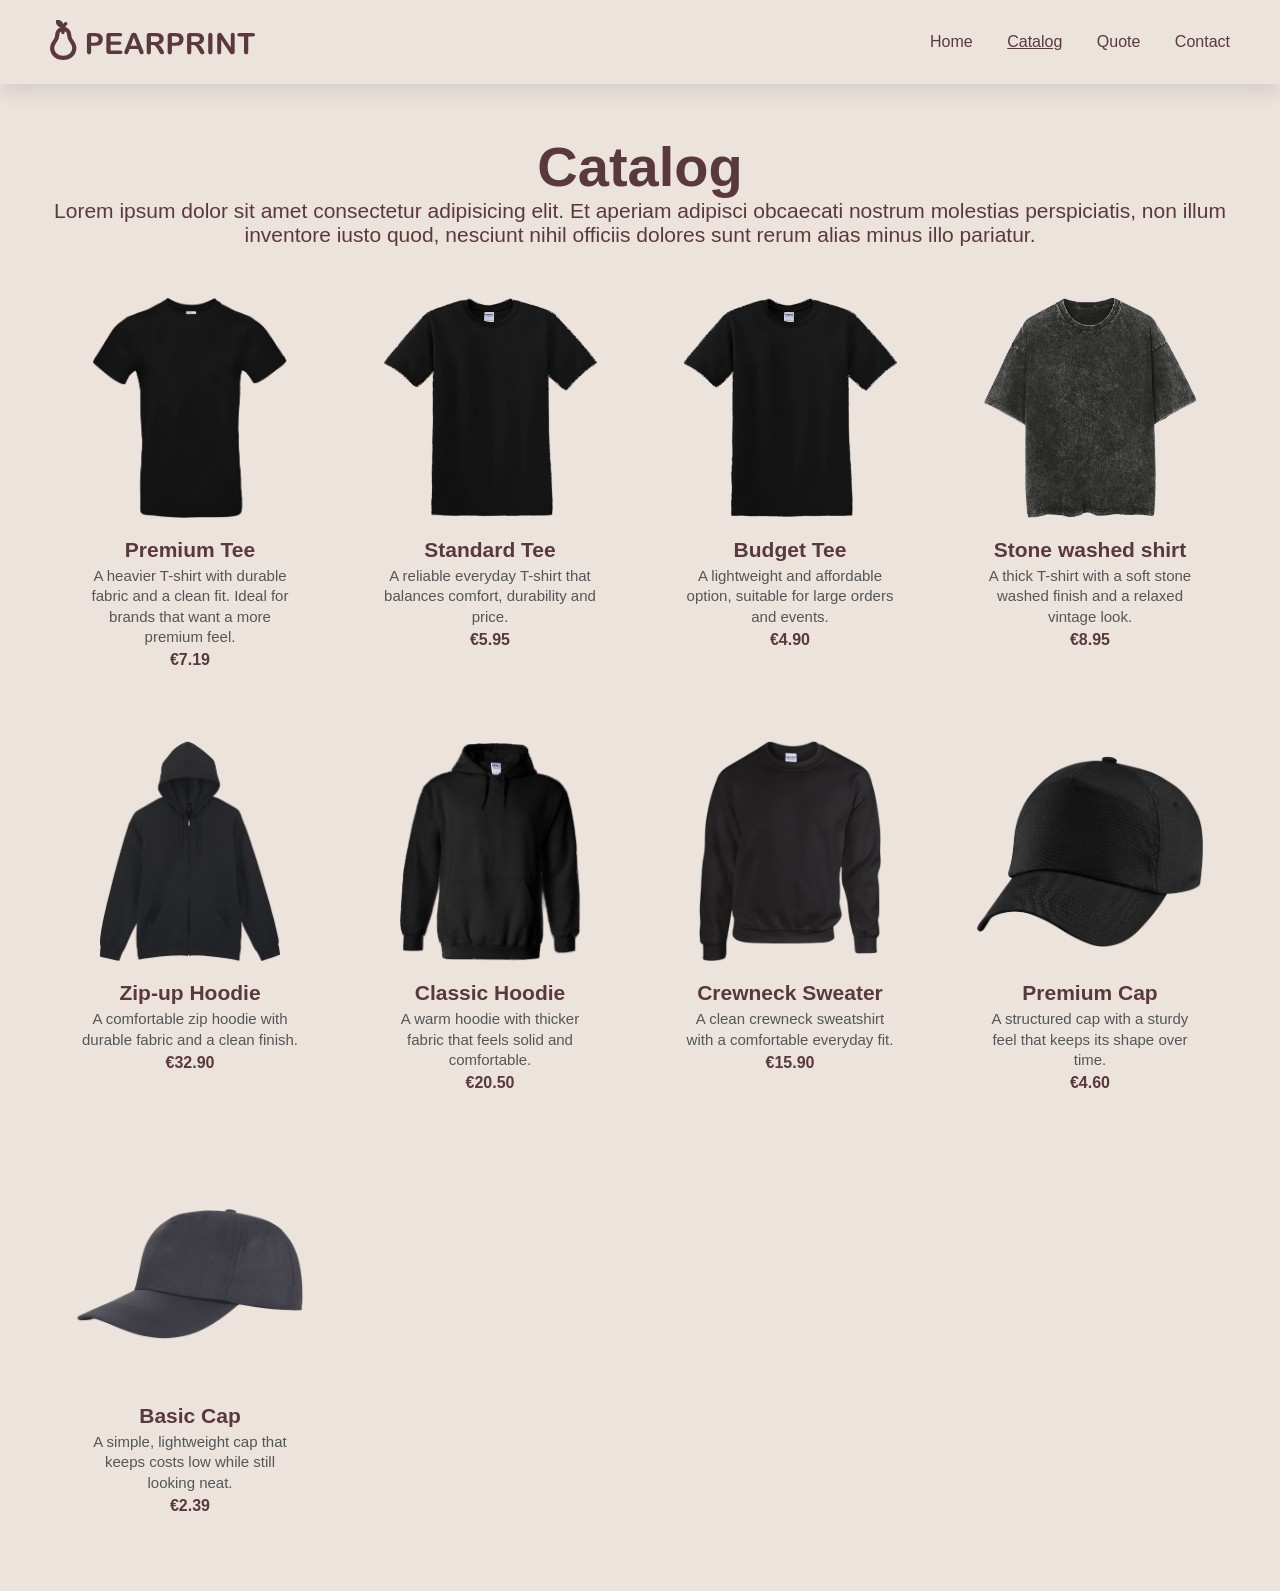
==== catalog.html @ 1f053943 "v3 subtle changes to datajs, added stone washed tshirt." ====
<!DOCTYPE html>
    <html lang="en">
        <head>
            <meta charset="UTF-8">
            <meta name="viewport" content="width=device-width, initial-scale=1.0">
            <title>PearPrint | Catalog</title>
            
            <link rel="stylesheet" href="src/style.css">
        </head>
        
        <style>
            .hero {
                padding: 50px 0;
            }

            .hero .content .heroText {
                text-align: center;
            }

            .itemGrid {
                margin-top: 25px;
                display: grid;
                grid-template-columns: repeat(auto-fill, minmax(260px, 1fr));
                gap: 20px;
                align-items: stretch;
            }

            /* Card */
            .item {
                /* background: #f2ece9; */
                /* background: #e0d3cb; */
                border-radius: 12px;
                padding: 26px;
                cursor: pointer;
                /* box-shadow: 0px 0px 20px rgba(90, 57, 62, 0.1); */
            
                display: flex;
                flex-direction: column;
                align-items: center;
            
                text-align: center;
            }

            /* Image */
            .item img {
                max-width: 225.6px;
                height: 220px;
                object-fit: contain;
                margin-bottom: 20px;
                flex-shrink: 0;
            }

            /* Text */
            .item .text {
                display: flex;
                flex-direction: column;
                gap: 4px;
                padding: 0 6px;
            
                flex-grow: 1;
            }

            /* Title */
            .item h3 {
                font-size: clamp(17px, 2.2vw, 21px);
                line-height: 1.15;
                margin: 0;
                word-break: break-word;
            }

            /* Subtext */
            .item p {
                font-size: clamp(13px, 1.8vw, 15px);
                line-height: 1.35;
                margin: 0;
                color: #555;
                word-break: break-word;
            }
        </style>

        <body>
            <header>
                <div class="content">
                <a href="index.html"><img src="src/img/logo.svg"></a>
                <nav>
                    <a href="index.html">Home</a>
                    <a href="catalog.html" class="active">Catalog</a>
                    <a href="quote.html">Quote</a>
                    <a href="contact.html">Contact</a>
                </nav>
                </div>
            </header>

            <div class="hero">
                <div class="content">
                <div class="heroText">
                    <h1>Catalog</h1>
                    <p>Lorem ipsum dolor sit amet consectetur adipisicing elit. Et aperiam adipisci obcaecati nostrum molestias perspiciatis, non illum inventore iusto quod, nesciunt nihil officiis dolores sunt rerum alias minus illo pariatur.</p>
                </div>
                <div class="itemGrid"></div></div>
            </div>

            <script src="./src/data.js"></script>
            <script src="catalog.js"></script>
    </body>
</html>
---- src/style.css ----
:root {
	--D: #5a393e;
	--L: #ece3dd;
}

* {
    margin: 0;
    padding: 0;
    font-family: 'Arial', sans-serif;
}

body {
    background-color: var(--L);
    color: var(--D);
}

.content {
    max-width: 1200px;
    padding-left: 50px;
    padding-right: 50px;
    margin: auto;
}

/* header */
    header {
        background-color: var(--L);
        box-shadow: 0 8px 20px rgba(0,0,0,0.1);
        padding: 20px 0;
    }
    header .content {
        display: flex;
        justify-content: space-between;
        align-items: center;
    }
    header img {
        height: 40px;
    }
    nav a {
        text-decoration: none;
        color: var(--D);
        margin-left: 30px;
    }
    nav a.active {
        text-decoration: underline;
    }

/* text types */
    h1 {
        font-size: 56px;
    }
    h2 {
        font-size: 45px;
    }
    h3 {
        font-size: 33px;
    }
    p {
        font-size: 21px;
    }
    button {
        background-color: var(--D);
        color: #fff;
        border: none;
        padding: 12px 25px;
        font-size: 18px;
        cursor: pointer;
        border-radius: 5px;
    }

@media (max-width: 1085px) {
}
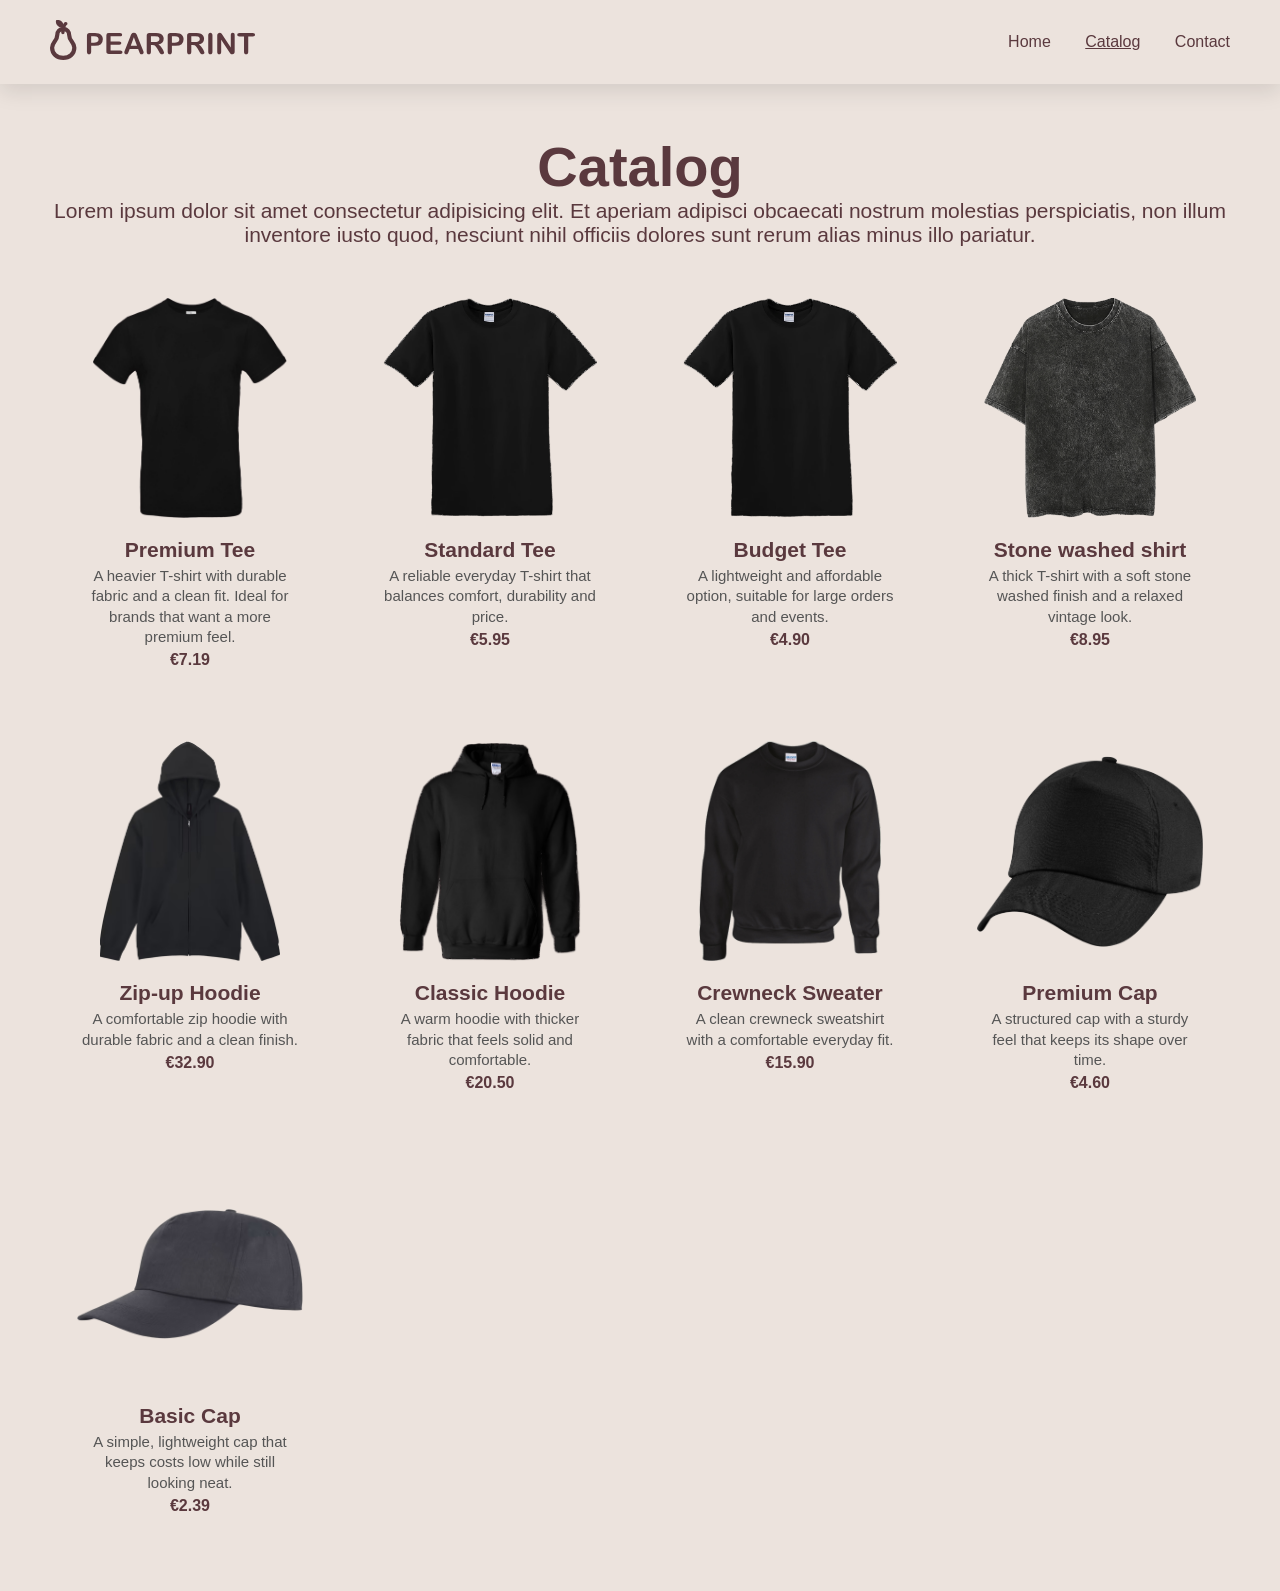
==== commit 264798ee: "v4.1 very small ui changes" ====
--- a/catalog.html
+++ b/catalog.html
@@ -9,6 +9,9 @@
         </head>
         
         <style>
+            html {
+                overflow-y: scroll;
+            }
             .hero {
                 padding: 50px 0;
             }
@@ -85,7 +88,6 @@
                 <nav>
                     <a href="index.html">Home</a>
                     <a href="catalog.html" class="active">Catalog</a>
-                    <a href="quote.html">Quote</a>
                     <a href="contact.html">Contact</a>
                 </nav>
                 </div>
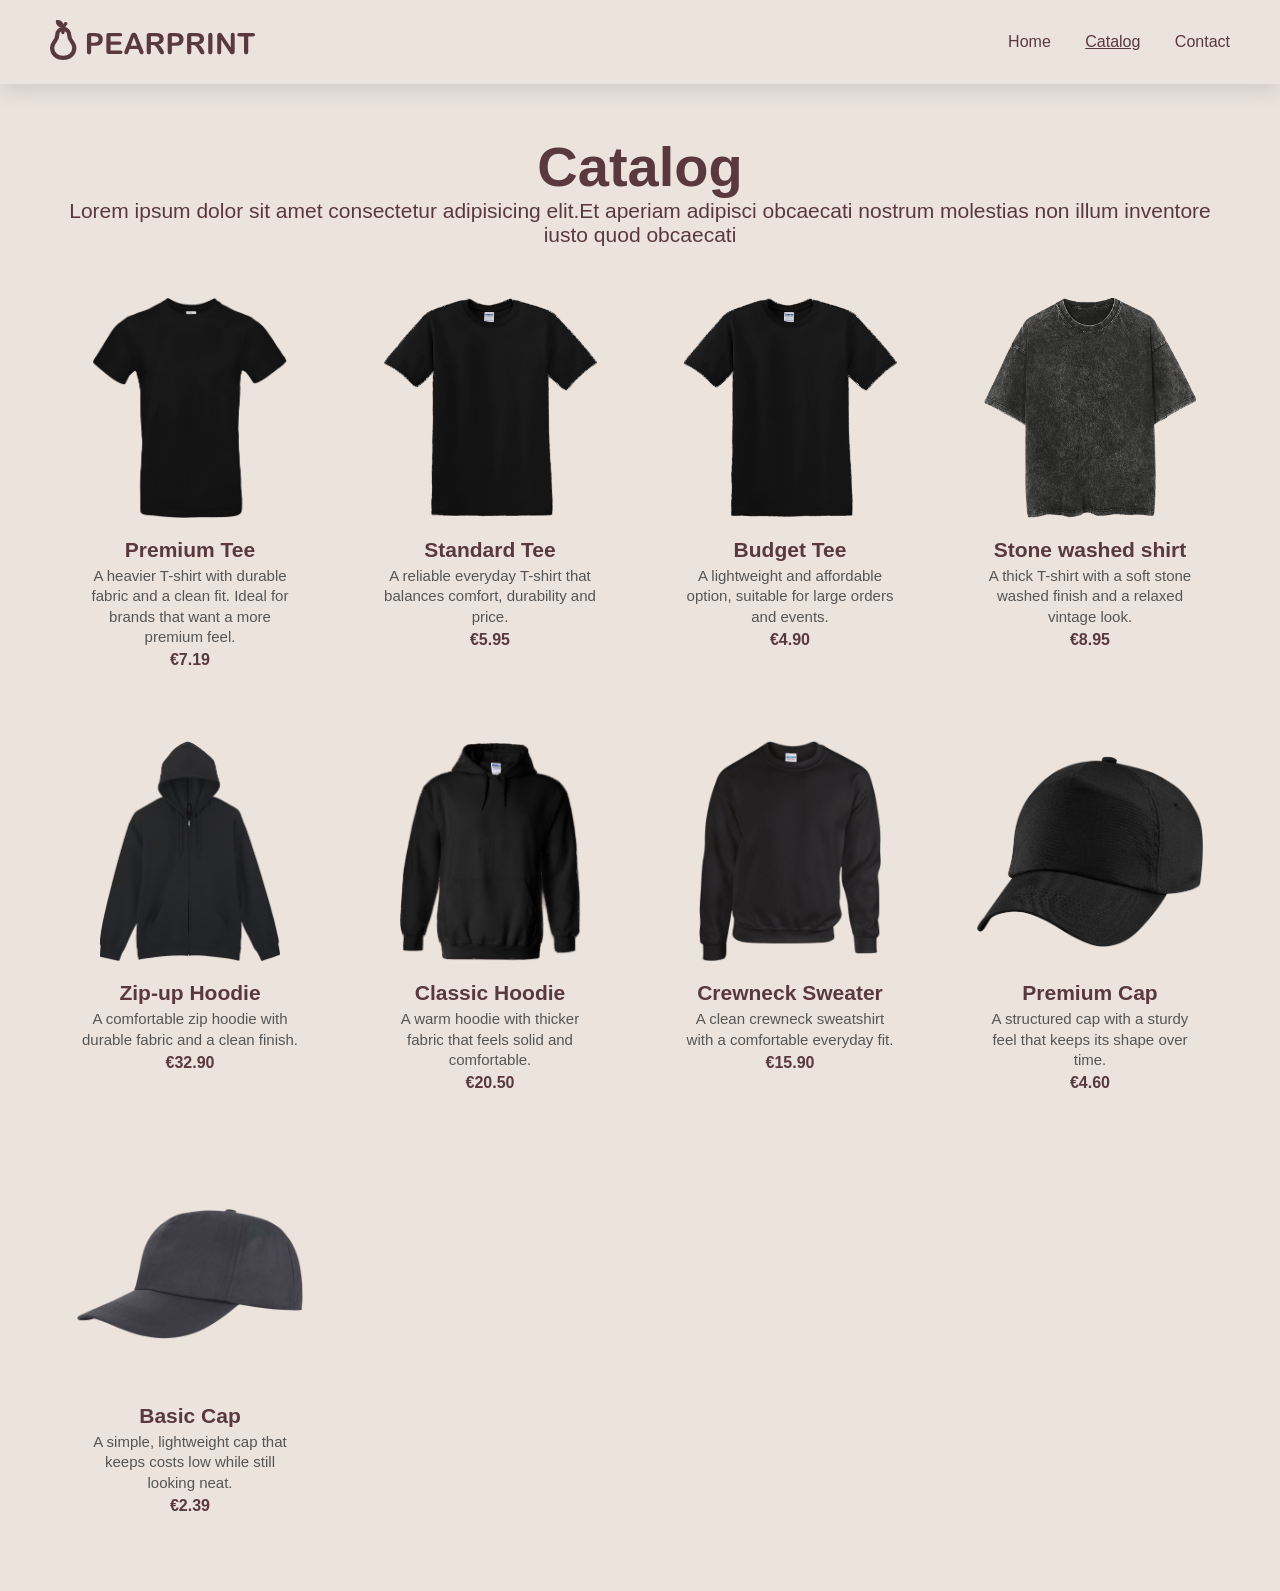
==== commit 3c2a3daf: "v7 ui changes. first mvp demo" ====
--- a/catalog.html
+++ b/catalog.html
@@ -1,108 +1,127 @@
 <!DOCTYPE html>
-    <html lang="en">
-        <head>
-            <meta charset="UTF-8">
-            <meta name="viewport" content="width=device-width, initial-scale=1.0">
-            <title>PearPrint | Catalog</title>
-            
-            <link rel="stylesheet" href="src/style.css">
-        </head>
-        
-        <style>
-            html {
-                overflow-y: scroll;
-            }
-            .hero {
-                padding: 50px 0;
-            }
+<html lang="en">
 
-            .hero .content .heroText {
-                text-align: center;
-            }
+<head>
+    <meta charset="UTF-8">
+    <meta name="viewport" content="width=device-width, initial-scale=1.0">
+    <title>PearPrint | Catalog</title>
 
-            .itemGrid {
-                margin-top: 25px;
-                display: grid;
-                grid-template-columns: repeat(auto-fill, minmax(260px, 1fr));
-                gap: 20px;
-                align-items: stretch;
-            }
+    <link rel="stylesheet" href="src/style.css">
+</head>
 
-            /* Card */
-            .item {
-                /* background: #f2ece9; */
-                /* background: #e0d3cb; */
-                border-radius: 12px;
-                padding: 26px;
-                cursor: pointer;
-                /* box-shadow: 0px 0px 20px rgba(90, 57, 62, 0.1); */
-            
-                display: flex;
-                flex-direction: column;
-                align-items: center;
-            
-                text-align: center;
-            }
+<style>
+    html {
+        overflow-y: scroll;
+    }
 
-            /* Image */
-            .item img {
-                max-width: 225.6px;
-                height: 220px;
-                object-fit: contain;
-                margin-bottom: 20px;
-                flex-shrink: 0;
-            }
+    .hero {
+        padding: 50px 0;
+    }
 
-            /* Text */
-            .item .text {
-                display: flex;
-                flex-direction: column;
-                gap: 4px;
-                padding: 0 6px;
-            
-                flex-grow: 1;
-            }
+    .hero .content .heroText {
+        text-align: center;
+    }
 
-            /* Title */
-            .item h3 {
-                font-size: clamp(17px, 2.2vw, 21px);
-                line-height: 1.15;
-                margin: 0;
-                word-break: break-word;
-            }
+    .itemGrid {
+        margin-top: 25px;
+        display: grid;
+        grid-template-columns: repeat(auto-fill, minmax(260px, 1fr));
+        gap: 20px;
+        align-items: stretch;
+    }
 
-            /* Subtext */
-            .item p {
-                font-size: clamp(13px, 1.8vw, 15px);
-                line-height: 1.35;
-                margin: 0;
-                color: #555;
-                word-break: break-word;
-            }
-        </style>
+    /* Card */
+    .item {
+        border-radius: 12px;
+        padding: 26px;
+        cursor: pointer;
 
-        <body>
-            <header>
-                <div class="content">
-                <a href="index.html"><img src="src/img/logo.svg"></a>
-                <nav>
-                    <a href="index.html">Home</a>
-                    <a href="catalog.html" class="active">Catalog</a>
-                    <a href="contact.html">Contact</a>
-                </nav>
-                </div>
-            </header>
+        display: flex;
+        flex-direction: column;
+        align-items: center;
 
-            <div class="hero">
-                <div class="content">
-                <div class="heroText">
-                    <h1>Catalog</h1>
-                    <p>Lorem ipsum dolor sit amet consectetur adipisicing elit. Et aperiam adipisci obcaecati nostrum molestias perspiciatis, non illum inventore iusto quod, nesciunt nihil officiis dolores sunt rerum alias minus illo pariatur.</p>
-                </div>
-                <div class="itemGrid"></div></div>
+        text-align: center;
+    }
+
+    /* Image */
+    .item img {
+        max-width: 225.6px;
+        height: 220px;
+        object-fit: contain;
+        margin-bottom: 20px;
+        flex-shrink: 0;
+    }
+
+    /* Text */
+    .item .text {
+        display: flex;
+        flex-direction: column;
+        gap: 4px;
+        padding: 0 6px;
+
+        flex-grow: 1;
+    }
+
+    /* Title */
+    .item h3 {
+        font-size: clamp(17px, 2.2vw, 21px);
+        line-height: 1.15;
+        margin: 0;
+        word-break: break-word;
+    }
+
+    /* Subtext */
+    .item p {
+        font-size: clamp(13px, 1.8vw, 15px);
+        line-height: 1.35;
+        margin: 0;
+        color: #555;
+        word-break: break-word;
+    }
+</style>
+
+<body>
+
+    <header>
+        <div class="content">
+
+            <a href="index.html">
+                <img src="src/img/logo.svg">
+            </a>
+
+            <nav id="navMenu">
+                <a href="index.html">Home</a>
+                <a href="catalog.html" class="active">Catalog</a>
+                <a href="contact.html">Contact</a>
+            </nav>
+
+            <div class="hamburger" id="hamburger" onclick="toggleMenu()">
+                <span></span>
+                <span></span>
+                <span></span>
             </div>
 
-            <script src="./src/data.js"></script>
-            <script src="catalog.js"></script>
-    </body>
+        </div>
+    </header>
+
+    <div class="hero">
+        <div class="content">
+
+            <div class="heroText">
+                <h1>Catalog</h1>
+                <p>
+                    Lorem ipsum dolor sit amet consectetur adipisicing elit.Et aperiam adipisci obcaecati nostrum molestias non illum inventore iusto quod obcaecati
+                </p>
+            </div>
+
+            <div class="itemGrid"></div>
+
+        </div>
+    </div>
+
+    <script src="./src/data.js"></script>
+    <script src="catalog.js"></script>
+    <script src="navbar.js"></script>
+
+</body>
 </html>
--- a/src/style.css
+++ b/src/style.css
@@ -1,6 +1,6 @@
 :root {
-	--D: #5a393e;
-	--L: #ece3dd;
+    --D: #5a393e;
+    --L: #ece3dd;
 }
 
 * {
@@ -21,51 +21,145 @@
     margin: auto;
 }
 
-/* header */
-    header {
-        background-color: var(--L);
-        box-shadow: 0 8px 20px rgba(0,0,0,0.1);
-        padding: 20px 0;
-    }
-    header .content {
+/* Header */
+
+header {
+    background-color: var(--L);
+    box-shadow: 0 8px 20px rgba(0, 0, 0, 0.1);
+    padding: 20px 0;
+}
+
+header .content {
+    display: flex;
+    justify-content: space-between;
+    align-items: center;
+}
+
+header img {
+    height: 40px;
+}
+
+nav a {
+    text-decoration: none;
+    color: var(--D);
+    margin-left: 30px;
+}
+
+nav a.active {
+    text-decoration: underline;
+}
+
+/* Typography */
+
+h1 {
+    font-size: 56px;
+}
+
+h2 {
+    font-size: 45px;
+}
+
+h3 {
+    font-size: 33px;
+}
+
+p {
+    font-size: 21px;
+}
+
+button {
+    background-color: var(--D);
+    color: #fff;
+    border: none;
+    padding: 12px 25px;
+    font-size: 18px;
+    cursor: pointer;
+    border-radius: 5px;
+}
+
+/* Hamburger */
+
+.hamburger {
+    display: none;
+    flex-direction: column;
+    justify-content: center;
+    cursor: pointer;
+    z-index: 1001;
+}
+
+.hamburger span {
+    width: 28px;
+    height: 4px;
+    background: var(--D);
+    margin: 3px 0;
+    transition: 0.3s;
+}
+
+/* Hamburger → X animatie */
+
+.hamburger.open span:nth-child(1) {
+    transform: rotate(45deg) translate(7px, 7px);
+    background: var(--L);
+}
+
+.hamburger.open span:nth-child(2) {
+    opacity: 0;
+}
+
+.hamburger.open span:nth-child(3) {
+    transform: rotate(-45deg) translate(7px, -7px);
+    background: var(--L);
+}
+
+/* Mobile */
+
+@media (max-width: 630px) {
+
+    .hamburger {
         display: flex;
-        justify-content: space-between;
-        align-items: center;
-    }
-    header img {
-        height: 40px;
-    }
-    nav a {
-        text-decoration: none;
-        color: var(--D);
-        margin-left: 30px;
-    }
-    nav a.active {
-        text-decoration: underline;
     }
 
-/* text types */
-    h1 {
-        font-size: 56px;
-    }
-    h2 {
-        font-size: 45px;
-    }
-    h3 {
-        font-size: 33px;
-    }
-    p {
-        font-size: 21px;
-    }
-    button {
-        background-color: var(--D);
-        color: #fff;
-        border: none;
-        padding: 12px 25px;
-        font-size: 18px;
-        cursor: pointer;
-        border-radius: 5px;
+    nav {
+        position: fixed;
+        top: 0;
+        right: -100%;
+        width: 100%;
+        height: 100vh;
+        background: var(--D);
+        display: flex;
+        flex-direction: column;
+        justify-content: center;
+        align-items: center;
+        transition: right 0.4s ease;
+        z-index: 1000;
     }
 
-@media (max-width: 1085px) {
+    nav.open {
+        right: 0;
+    }
+
+    nav a {
+        font-size: 32px;
+        margin: 20px 0;
+        color: var(--L);
+    }
+
+}
+
+@media (max-width: 444px) {
+
+    header img {
+        height: 32px;
+    }
+
+    .hamburger {
+        scale: 0.8;
+    }
+
+    nav a {
+        font-size: 26px;
+        margin: 18px 0;
+        color: var(--L);
+    }
+
 }
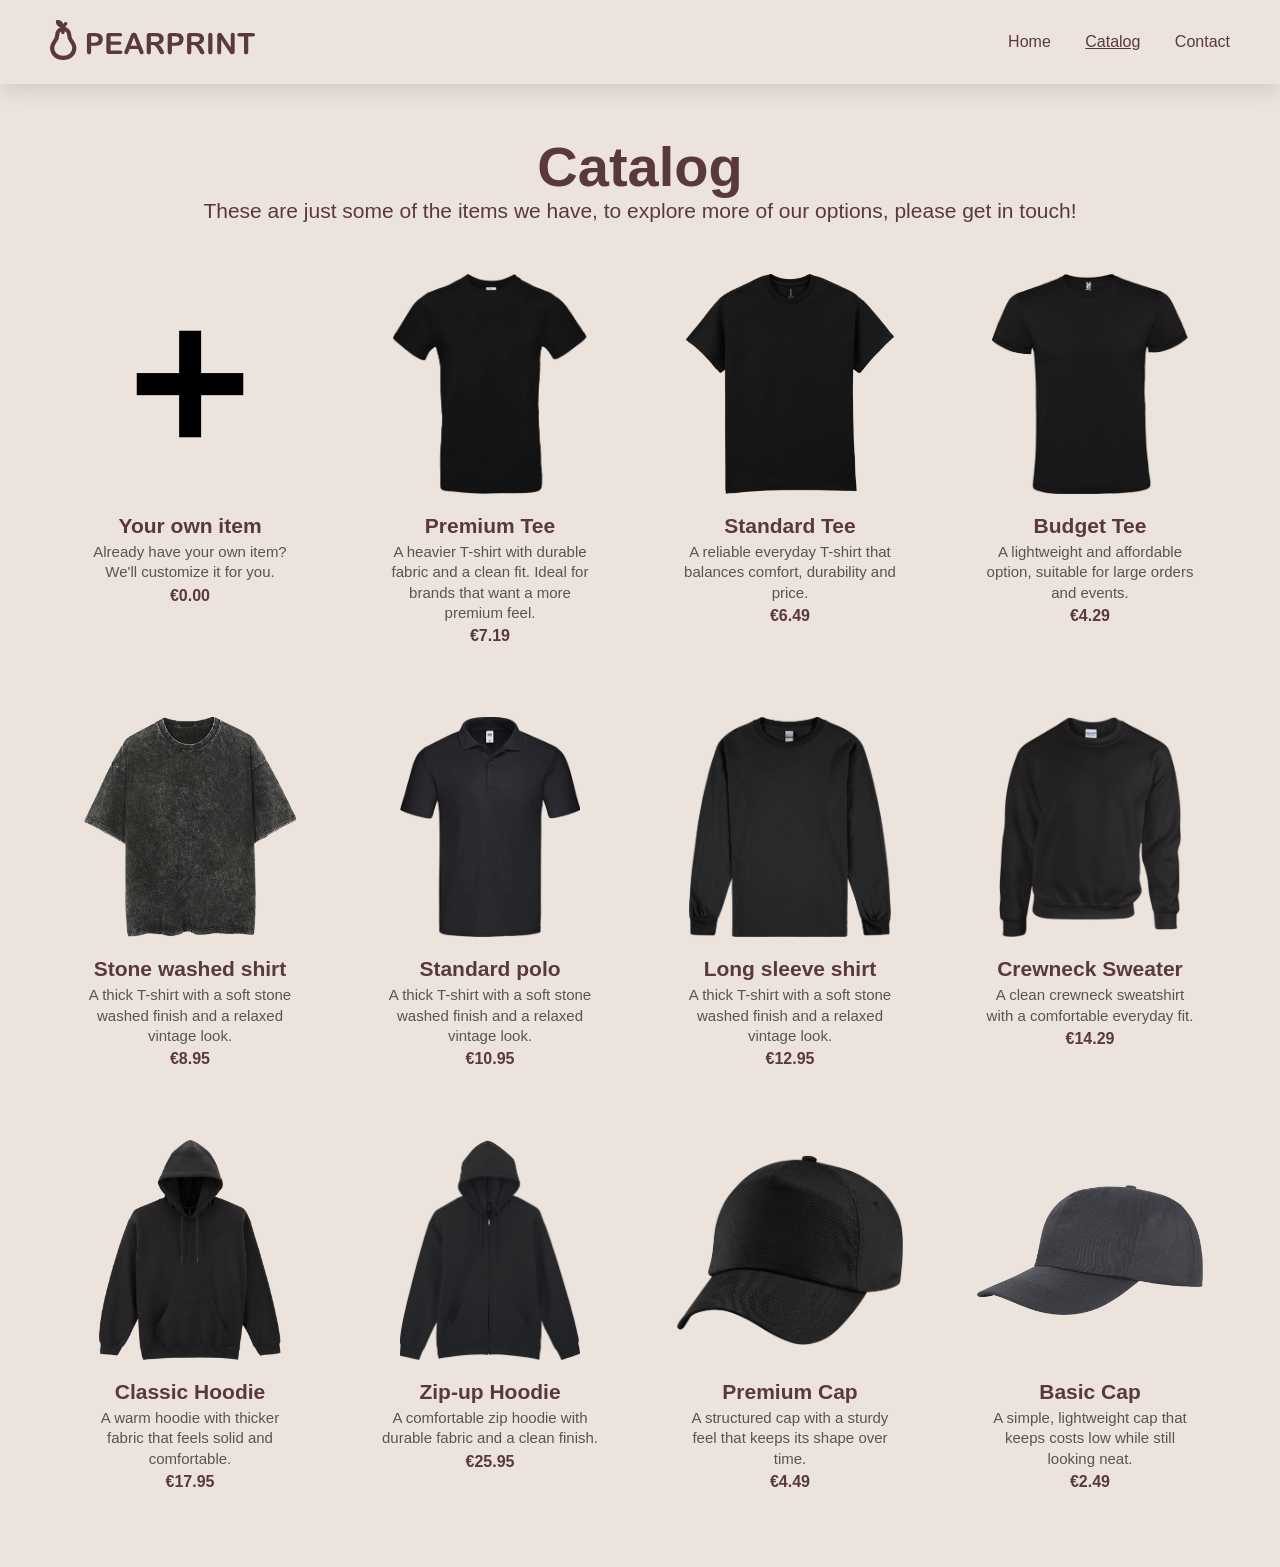
==== commit 48d692e7: "updated images and small ui changes" ====
--- a/catalog.html
+++ b/catalog.html
@@ -110,7 +110,7 @@
             <div class="heroText">
                 <h1>Catalog</h1>
                 <p>
-                    Lorem ipsum dolor sit amet consectetur adipisicing elit.Et aperiam adipisci obcaecati nostrum molestias non illum inventore iusto quod obcaecati
+                    These are just some of the items we have, to explore more of our options, please get in touch!
                 </p>
             </div>
 
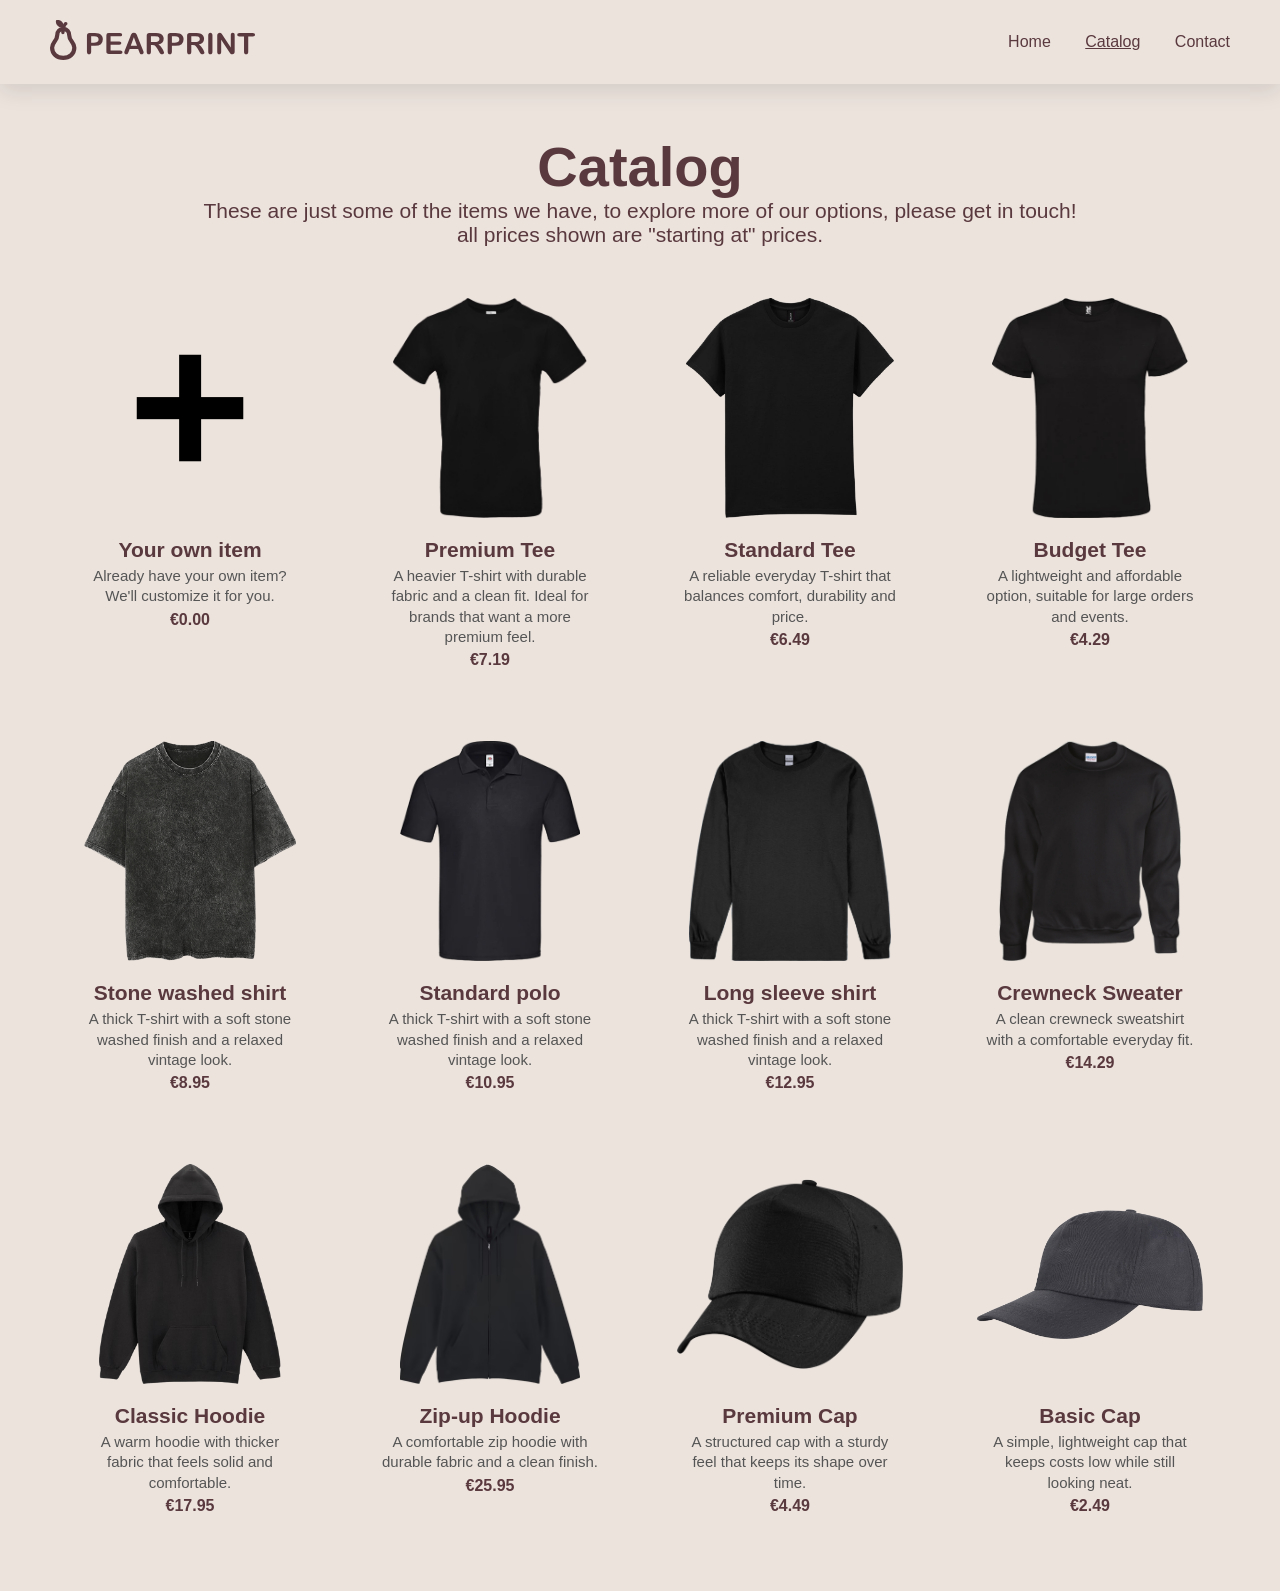
==== commit b1b63d80: "added your own item page" ====
--- a/catalog.html
+++ b/catalog.html
@@ -110,7 +110,7 @@
             <div class="heroText">
                 <h1>Catalog</h1>
                 <p>
-                    These are just some of the items we have, to explore more of our options, please get in touch!
+                    These are just some of the items we have, to explore more of our options, please get in touch!<br>all prices shown are "starting at" prices.
                 </p>
             </div>
 
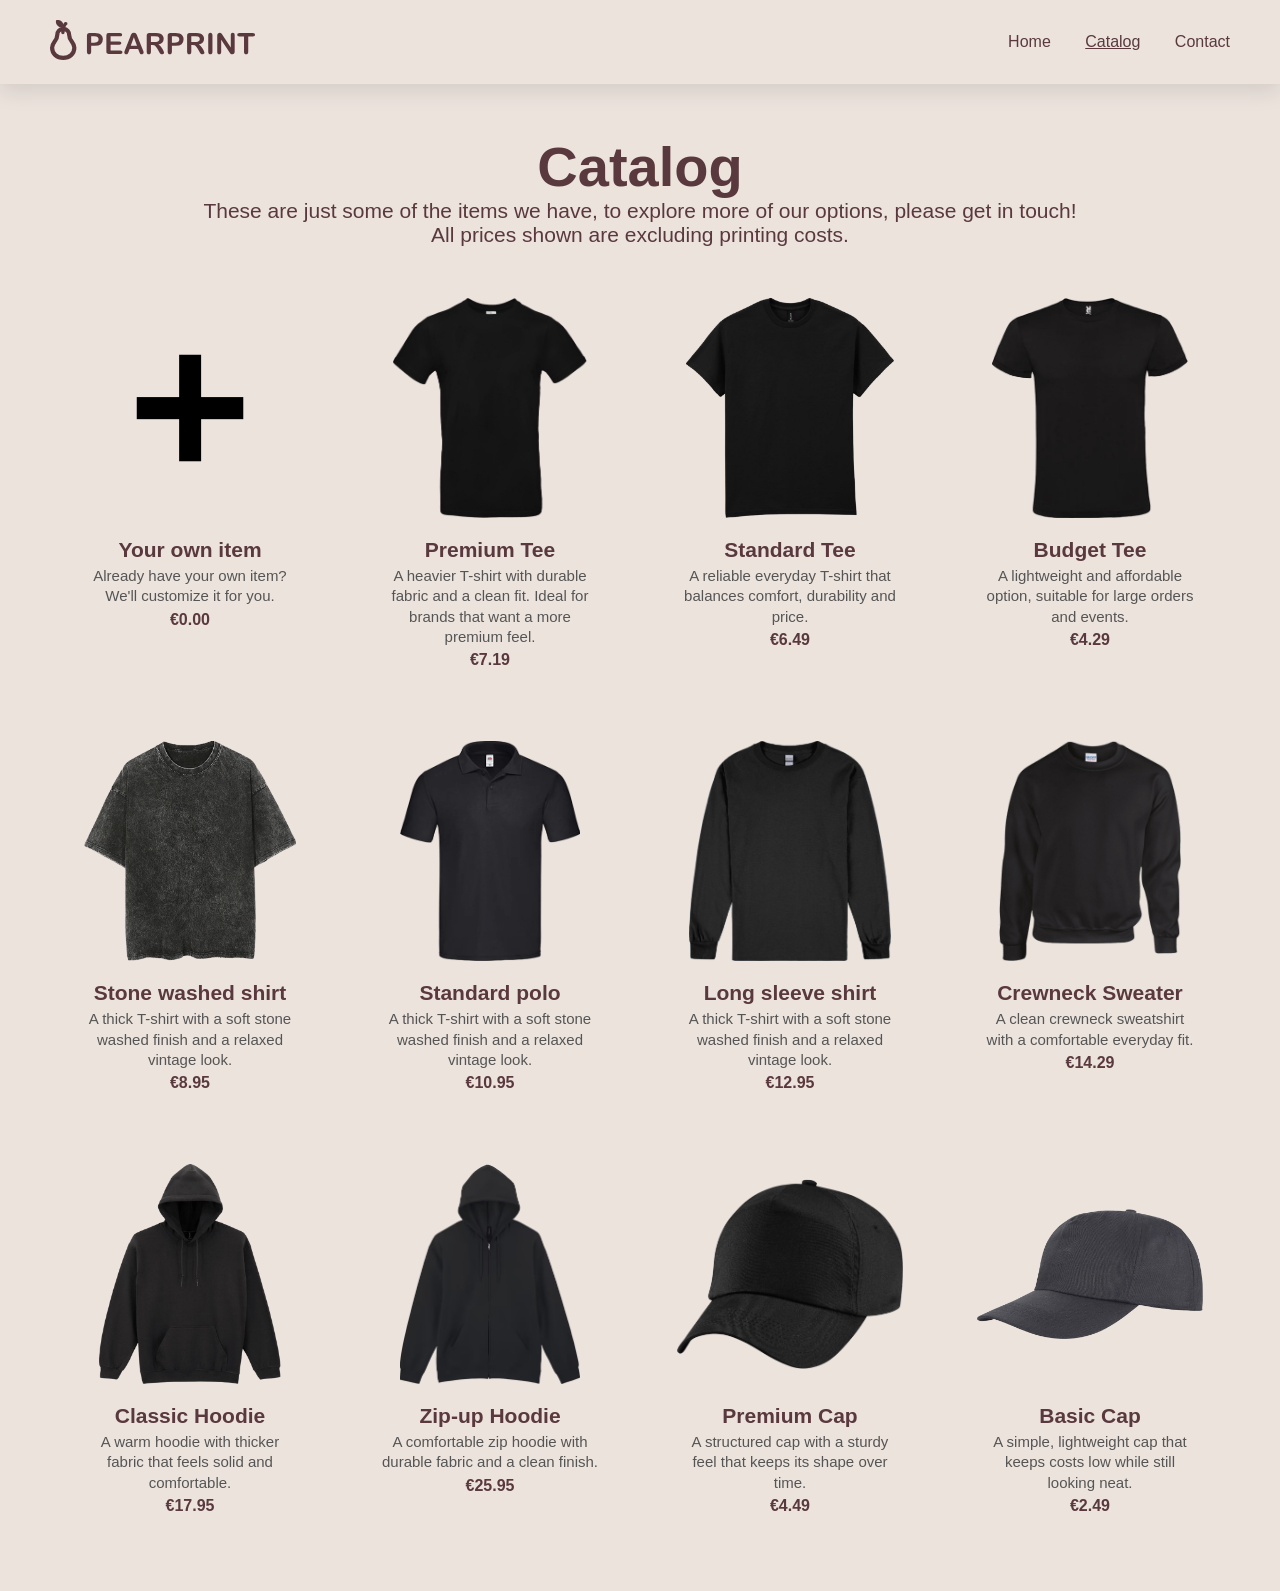
==== commit 601f6fcb: "kieras feedback" ====
--- a/catalog.html
+++ b/catalog.html
@@ -110,7 +110,7 @@
             <div class="heroText">
                 <h1>Catalog</h1>
                 <p>
-                    These are just some of the items we have, to explore more of our options, please get in touch!<br>all prices shown are "starting at" prices.
+                    These are just some of the items we have, to explore more of our options, please get in touch!<br>All prices shown are excluding printing costs.
                 </p>
             </div>
 
